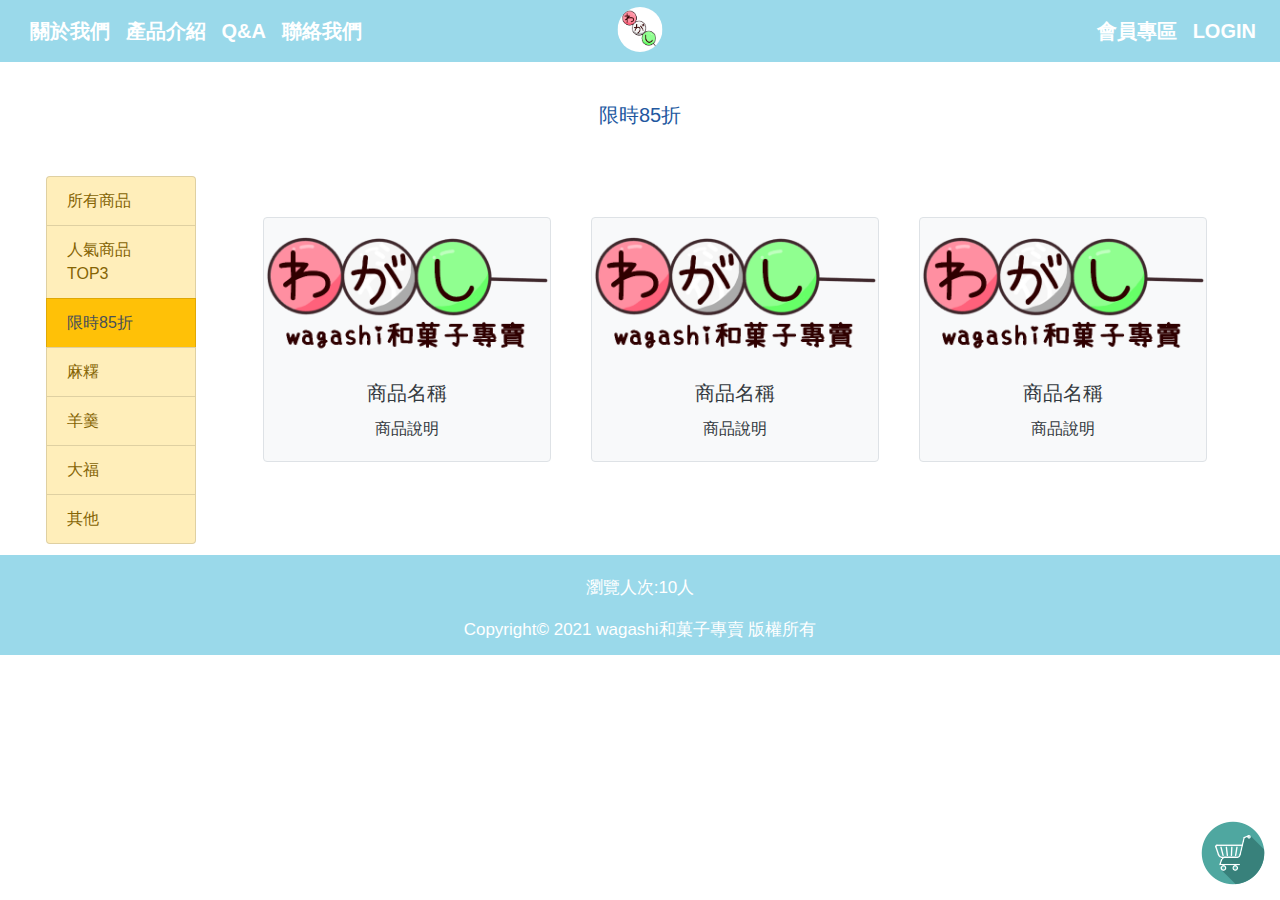
==== pages/85off.html @ a44c997e "Add files via upload" ====
<!DOCTYPE html>
<html lang="en">

<head>
  <meta charset="UTF-8">
  <meta name="viewport" content="width=device-width, initial-scale=1, shrink-to-fit=no">
  <title>限時85折</title>
  <link rel="stylesheet" type="text/css" href="../assets/Css/style.css">
  <link rel="stylesheet" type="text/css" href="../assets/Css/slideshow.css">
  <link rel="stylesheet" href="https://stackpath.bootstrapcdn.com/bootstrap/4.2.1/css/bootstrap.min.css">

</head>

<body>
  <nav class="navbar fixed-top navbar-expand-sm navbar-dark bg-blue">

    <a class="abs-center-x" href="../index.html"><img class="logo" src="../assets/Image/logo.png"></a>

    <button class="navbar-toggler" type="button" data-toggle="collapse" data-target="#navbar8">
      <span class="navbar-toggler-icon"></span>
    </button>
    <span class="navbar-text">&nbsp;</span>
    <div class="navbar-collapse collapse" id="navbar8">

      <ul class="navbar-nav">
        <li class="nav-item">
          <a class="nav-link active" href="#">關於我們</a>
        </li>
        <li class="nav-item active">
          <a class="nav-link" href="./product.html">產品介紹</a>
        </li>
        <li class="nav-item active">
          <a class="nav-link" href="#">Q&A</a>
        </li>
        <li class="nav-item active">
          <a class="nav-link" href="">聯絡我們</a>
        </li>
      </ul>
      <ul class="navbar-nav ml-auto">
        <li class="nav-item active">
          <a class="nav-link" href="">會員專區</a>
        </li>
        <li class="nav-item active">
          <a class="nav-link" href="">LOGIN</a>
        </li>
      </ul>

    </div>
  </nav>


  <a href=""><img class="shoppingcart" src="../assets/Image/shoppingcart.png"></a>

  <div class="title">限時85折</div>
  <table>
    <tr>
      <td rowspan="10" valign="top">
        <div class="list-group">
          <a href="./product.html" class="list-group-item list-group-item-action list-group-item-warning">
            所有商品
          </a>
          <a href="./top3.html" class="list-group-item list-group-item-action list-group-item-warning">人氣商品
            TOP3</a>
          <a href="./85off.html" class="list-group-item list-group-item-action bg-warning">限時85折</a>
          <a href="./mochi.html" class="list-group-item list-group-item-action list-group-item-warning">麻糬</a>
          <a href="./yokan.html" class="list-group-item list-group-item-action list-group-item-warning">羊羹</a>
          <a href="./daifuku.html" class="list-group-item list-group-item-action list-group-item-warning">大福</a>
          <a href="./other.html" class="list-group-item list-group-item-action list-group-item-warning">其他</a>
        </div>
      </td>
    </tr>
    <tr>
      <td>
        <div class="card-group">
          <a href="#" class="text-decoration-none">
            <div class="card text-dark bg-light mb-3 rounded border" style="max-width: 18rem;">
              <img src="../assets/Image/logo_big.png" class="card-img-top">
              <div class="card-body">
                <h5 class="card-title">商品名稱</h5>
                <p class="card-text ">商品說明</p>
              </div>
            </div>
          </a>
          <a href="#" class="text-decoration-none">
            <div class="card text-dark bg-light mb-3 rounded border" style="max-width: 18rem;">
              <img src="../assets/Image/logo_big.png" class="card-img-top">
              <div class="card-body">
                <h5 class="card-title">商品名稱</h5>
                <p class="card-text ">商品說明</p>
              </div>
            </div>
          </a>
          <a href="#" class="text-decoration-none">
            <div class="card text-dark bg-light mb-3 rounded border" style="max-width: 18rem;">
              <img src="../assets/Image/logo_big.png" class="card-img-top">
              <div class="card-body">
                <h5 class="card-title">商品名稱</h5>
                <p class="card-text ">商品說明</p>
              </div>
            </div>
          </a>

        </div>
      </td>
    </tr>

  </table>




  <script src="https://code.jquery.com/jquery-3.3.1.slim.min.js"
    integrity="sha384-q8i/X+965DzO0rT7abK41JStQIAqVgRVzpbzo5smXKp4YfRvH+8abtTE1Pi6jizo" crossorigin="anonymous">
  </script>
  <script src="https://cdnjs.cloudflare.com/ajax/libs/popper.js/1.14.6/umd/popper.min.js"
    integrity="sha384-wHAiFfRlMFy6i5SRaxvfOCifBUQy1xHdJ/yoi7FRNXMRBu5WHdZYu1hA6ZOblgut" crossorigin="anonymous">
  </script>
  <script src="https://stackpath.bootstrapcdn.com/bootstrap/4.2.1/js/bootstrap.min.js"
    integrity="sha384-B0UglyR+jN6CkvvICOB2joaf5I4l3gm9GU6Hc1og6Ls7i6U/mkkaduKaBhlAXv9k" crossorigin="anonymous">
  </script>
</body>
<footer>
  <p>瀏覽人次:10人</p>
  <p>Copyright© 2021 wagashi和菓子專賣 版權所有</p>
</footer>

</html>
---- assets/Css/style.css ----
body {
  background-color: #fdfdf1;
}

.header {
  width: 100%;
  height: 80px;
  position: fixed;
  top: 0px;
  left: 0px;
  z-index: 50;
  color: #9ad9ea;
  border-radius: 0px;
  text-align: center;
}

.bg-blue {
  background-color: #9ad9ea;
}

.navbar {
  text-decoration: none;
  font-weight: bold;
  position: relative;
  font-size: 20px;
}

.logo {
  height: 45px;
  border-radius: 50px;
}



footer {
  position: relative;
  bottom: -10px;
  width: auto;
  height: 100px;
  background-color: #9ad9ea;
  color: white;
  text-align: center;
}

footer p {
  position: relative;
  bottom: -20px;
  font-size: 17px;
}

fieldset.scheduler-border {
  border: 5px solid #7092bf;
  padding: 10px;
  border-radius: 10px;
  margin: 50px 100px 100px;
  text-align: center;
}

legend.scheduler-border {
  width: auto;
  text-align: center;
  font-size: 26px;
  color: #7092bf;
  font-weight: bold;
  position: relative;
  top: -3px
}

.shoppingcart {
  position: fixed;
  right: 15px;
  bottom: 15px;
  z-index: 3;
}

.abs-center-x {
  position: fixed;
  left: 50%;
  top: 7px;
  transform: translateX(-50%);
}

.vertical-menu {
  width: 15%;
  position: relative;
  text-align: center;
  margin-top: -10%;
}

.vertical-menu a {
  background-color: #f6ffa4;
  color: #22589f;
  display: block;
  padding: 12px;
  text-decoration: none;
}

.vertical-menu a:hover {
  background-color: #ffbb27;
  text-decoration: none;
}

.vertical-menu a.active {
  background-color: #ffbb27;
}

.card {
  margin: 20px;
  text-align: center;
}



.title {
  position: relative;
  margin-top: 100px;
  text-align: center;
  font-size: 20px;
  color: #22589f;
}

.list-group {
  margin: 45px;
  width: 150px;
}
---- assets/Css/slideshow.css ----
.slideshow-container {
  width: 70%;
  margin: 100px auto;
  position: relative;
}

#container {
  width: 100%;
}
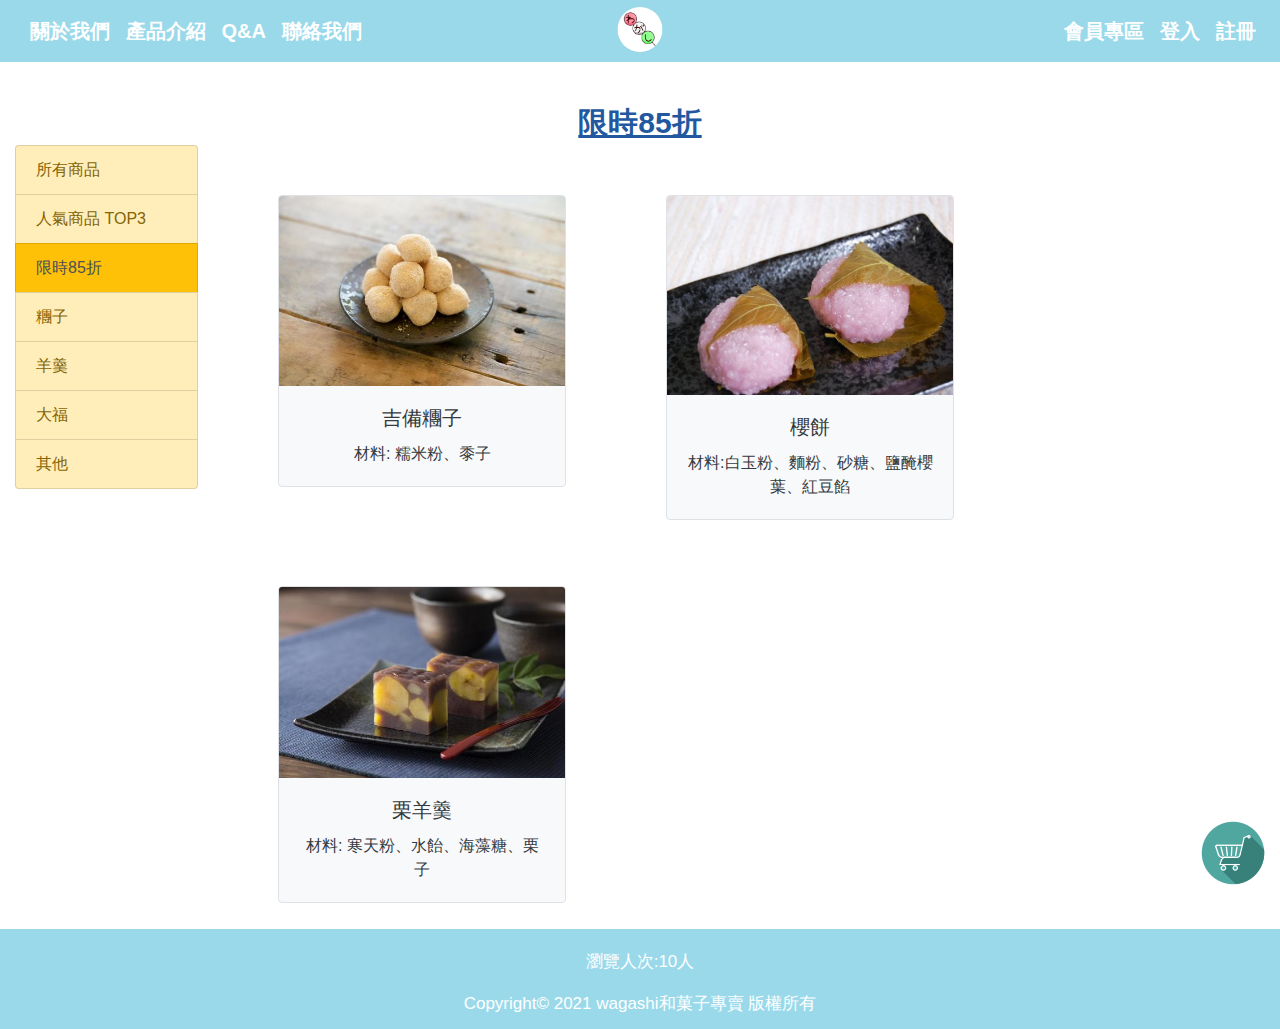
==== commit 73cb8f92: "Add files via upload" ====
--- a/pages/85off.html
+++ b/pages/85off.html
@@ -4,6 +4,7 @@
 <head>
   <meta charset="UTF-8">
   <meta name="viewport" content="width=device-width, initial-scale=1, shrink-to-fit=no">
+  <link rel="icon" href="../assets/Image/logo.ico" type="image/x-icon" />
   <title>限時85折</title>
   <link rel="stylesheet" type="text/css" href="../assets/Css/style.css">
   <link rel="stylesheet" type="text/css" href="../assets/Css/slideshow.css">
@@ -24,37 +25,39 @@
 
       <ul class="navbar-nav">
         <li class="nav-item">
-          <a class="nav-link active" href="#">關於我們</a>
+          <a class="nav-link active" href="./about.html">關於我們</a>
         </li>
         <li class="nav-item active">
           <a class="nav-link" href="./product.html">產品介紹</a>
         </li>
         <li class="nav-item active">
-          <a class="nav-link" href="#">Q&A</a>
+          <a class="nav-link" href="./qa.html">Q&A</a>
         </li>
         <li class="nav-item active">
-          <a class="nav-link" href="">聯絡我們</a>
+          <a class="nav-link" href="./contact us.html">聯絡我們</a>
         </li>
       </ul>
       <ul class="navbar-nav ml-auto">
         <li class="nav-item active">
-          <a class="nav-link" href="">會員專區</a>
+          <a class="nav-link" href="./member.html">會員專區</a>
         </li>
         <li class="nav-item active">
-          <a class="nav-link" href="">LOGIN</a>
+          <a class="nav-link" href="./login.html">登入</a>
+        </li>
+        <li class="nav-item active">
+          <a class="nav-link" href="./sign up.html">註冊</a>
         </li>
       </ul>
-
     </div>
   </nav>
 
 
-  <a href=""><img class="shoppingcart" src="../assets/Image/shoppingcart.png"></a>
+  <a href="./shoppingcart.html"><img class="shoppingcart" src="../assets/Image/shoppingcart.png"></a>
 
   <div class="title">限時85折</div>
-  <table>
-    <tr>
-      <td rowspan="10" valign="top">
+  <div class="container-fluid">
+    <div class="row">
+      <div class="col-sm-2">
         <div class="list-group">
           <a href="./product.html" class="list-group-item list-group-item-action list-group-item-warning">
             所有商品
@@ -62,50 +65,45 @@
           <a href="./top3.html" class="list-group-item list-group-item-action list-group-item-warning">人氣商品
             TOP3</a>
           <a href="./85off.html" class="list-group-item list-group-item-action bg-warning">限時85折</a>
-          <a href="./mochi.html" class="list-group-item list-group-item-action list-group-item-warning">麻糬</a>
+          <a href="./dango.html" class="list-group-item list-group-item-action list-group-item-warning">糰子</a>
           <a href="./yokan.html" class="list-group-item list-group-item-action list-group-item-warning">羊羹</a>
           <a href="./daifuku.html" class="list-group-item list-group-item-action list-group-item-warning">大福</a>
           <a href="./other.html" class="list-group-item list-group-item-action list-group-item-warning">其他</a>
         </div>
-      </td>
-    </tr>
-    <tr>
-      <td>
+      </div>
+      <div class="col-sm-10">
         <div class="card-group">
-          <a href="#" class="text-decoration-none">
+          <a href="./dango3.html" class="text-decoration-none">
             <div class="card text-dark bg-light mb-3 rounded border" style="max-width: 18rem;">
-              <img src="../assets/Image/logo_big.png" class="card-img-top">
+              <img src="../assets/Image/dango3.jpg" class="card-img-top">
               <div class="card-body">
-                <h5 class="card-title">商品名稱</h5>
-                <p class="card-text ">商品說明</p>
+                <h5 class="card-title">吉備糰子</h5>
+                <p class="card-text ">材料: 糯米粉、黍子</p>
               </div>
             </div>
           </a>
-          <a href="#" class="text-decoration-none">
+          <a href="./other3.html" class="text-decoration-none">
             <div class="card text-dark bg-light mb-3 rounded border" style="max-width: 18rem;">
-              <img src="../assets/Image/logo_big.png" class="card-img-top">
+              <img src="../assets/Image/other3.jpg" class="card-img-top">
               <div class="card-body">
-                <h5 class="card-title">商品名稱</h5>
-                <p class="card-text ">商品說明</p>
+                <h5 class="card-title">櫻餅</h5>
+                <p class="card-text ">材料:白玉粉、麵粉、砂糖、鹽醃櫻葉、紅豆餡</p>
               </div>
             </div>
           </a>
-          <a href="#" class="text-decoration-none">
+          <a href="./yokan3.html" class="text-decoration-none">
             <div class="card text-dark bg-light mb-3 rounded border" style="max-width: 18rem;">
-              <img src="../assets/Image/logo_big.png" class="card-img-top">
+              <img src="../assets/Image/youkan3.jpg" class="card-img-top">
               <div class="card-body">
-                <h5 class="card-title">商品名稱</h5>
-                <p class="card-text ">商品說明</p>
+                <h5 class="card-title">栗羊羹</h5>
+                <p class="card-text ">材料: 寒天粉、水飴、海藻糖、栗子</p>
               </div>
             </div>
           </a>
-
         </div>
-      </td>
-    </tr>
-
-  </table>
-
+      </div>
+    </div>
+  </div>
 
 
 
--- a/assets/Css/style.css
+++ b/assets/Css/style.css
@@ -28,6 +28,7 @@
 .logo {
   height: 45px;
   border-radius: 50px;
+  background-color: white;
 }
 
 
@@ -52,7 +53,6 @@
   border: 5px solid #7092bf;
   padding: 10px;
   border-radius: 10px;
-  margin: 50px 100px 100px;
   text-align: center;
 }
 
@@ -62,8 +62,6 @@
   font-size: 26px;
   color: #7092bf;
   font-weight: bold;
-  position: relative;
-  top: -3px
 }
 
 .shoppingcart {
@@ -105,21 +103,333 @@
 }
 
 .card {
+  margin: 50px;
+  text-align: center;
+}
+
+.card {
+  opacity: 1;
+  cursor: pointer;
+  transition: 0.3s;
+}
+
+.card:hover {
+  opacity: 0.6;
+}
+
+.title {
+  position: relative;
+  margin-top: 100px;
+  text-align: center;
+  font-size: 30px;
+  font-weight: bold;
+  color: #22589f;
+  text-decoration: underline;
+}
+
+.product_box {
+  color: #7092bf;
+  padding: 35px;
+  border: 3px solid #7092bf;
+  border-radius: 5px;
+  margin-top: 50px;
+}
+
+.product_img {
+  margin-top: 50px;
+  cursor: zoom-in;
+}
+
+.introduction {
+  font-size: 20px;
+  color: #22589f;
+  padding: 15px;
+  background-color: lightgreen;
+  border-radius: 10px;
+}
+
+.introduction .text {
+  font-size: 16px;
+  margin-top: 15px;
+}
+
+.star img {
+  width: 30px;
+  margin-right: -8px;
+}
+
+.comment {
+  background-color: pink;
+  border-radius: 10px;
+  padding: 10px;
+  margin-bottom: 50px;
+}
+
+.comment .text {
+  margin-top: 15px;
+}
+
+.comment p {
+  font-weight: bold;
+}
+
+.contactus {
+  padding: 20px;
+  background-color: #9ad9ea;
+  border-radius: 8px;
+}
+
+.about {
+  background-color: rgb(255, 255, 147);
+  font-size: 20px;
+  border-radius: 25px;
+  margin: 70px;
+  padding: 30px;
+  color: cadetblue;
+}
+
+.about2 {
+  border: 15px double rgb(153, 211, 235);
+  font-size: 20px;
+  border-radius: 8px;
+  margin: 70px;
+  color: rgb(95, 101, 160);
+
+}
+
+.about1 {
+  background-color: rgb(250, 250, 176);
+  border-radius: 25px;
+  margin: 70px;
+  padding: 30px;
+  font-size: 20px;
+  color: rgb(78, 139, 141);
+}
+
+.about3 {
+
+  color: rgb(96, 188, 228);
+  margin: 70px;
+  padding: 30px;
+  font-size: 20px;
+}
+
+.qa {
+  border-radius: 8px;
   margin: 20px;
-  text-align: center;
-}
-
-
-
-.title {
-  position: relative;
-  margin-top: 100px;
-  text-align: center;
-  font-size: 20px;
-  color: #22589f;
-}
-
-.list-group {
-  margin: 45px;
+  padding: 20px;
+  font-size: 18px;
+  font-weight: bold;
+  line-height: 35px;
+}
+
+.circle2 {
+  width: 60px;
+  height: 60px;
+  line-height: 45px;
+  font-size: 35px;
+  text-align: center;
+  border-radius: 999em;
+  border: 5px solid rgb(236, 174, 205);
+  color: rgb(236, 174, 205);
+  background-color: white;
+}
+
+.circle1 {
+  width: 60px;
+  height: 60px;
+  line-height: 45px;
+  font-size: 35px;
+  font-weight: bold;
+  text-align: center;
+  border-radius: 999em;
+  border: 5px solid rgb(154, 186, 224);
+  color: rgb(154, 186, 224);
+  background-color: white;
+}
+
+.t1 {
+  position: relative;
+  margin-top: -65px;
+  margin-left: 80px;
+  font-size: 40px;
+}
+
+
+.box {
+  border-radius: 8px;
+  padding: 60px 80px 60px 80px;
+  border: 5px solid #7092bf;
+  color: #7092bf;
+  font-size: 18px;
+
+}
+
+.box label {
+  line-height: 50px;
+}
+
+
+.shopping_box {
+  color: #7092bf;
+  padding: 35px;
+  border: 3px solid #7092bf;
+  border-radius: 5px;
+
+}
+
+.content h5 {
+  line-height: 35px;
+}
+
+.img1 {
+  width: 350px;
+  border-radius: 15px;
+}
+
+
+.info {
+  opacity: 0;
+  display: flex;
+  flex-direction: column;
+  align-items: center;
+  justify-content: center;
+  position: absolute;
+  background-color: rgba(0, 0, 0, .3);
+  color: white;
+  font-size: 22px;
+  width: 100%;
+  height: 100%;
+  top: 0px;
+  left: 5px;
+  border-radius: 15px;
+}
+
+.work {
+  padding: 45px;
+}
+
+.t {
+  font-size: 25px;
+  padding: 20px;
+}
+
+.t2 {
+  font-size: 25px;
+  color: #7092bf;
+  line-height: 75px;
+}
+
+.info:hover {
+  opacity: 1;
+  transition: opacity 0.8s;
+}
+
+.icon {
+  width: 50px;
+  position: relative;
+}
+
+
+#displaysign {
+  position: relative;
+  top: 80px;
+  left: 180px;
   width: 150px;
+  height: 60px;
+  background-color: #7092bf;
+  color: white;
+  border-radius: 20px;
+  font-size: 20px;
+}
+
+#displaysign2 {
+  position: relative;
+  top: 80px;
+  left: 200px;
+  width: 150px;
+  height: 60px;
+  background-color: #7092bf;
+  color: white;
+  border-radius: 20px;
+  font-size: 20px;
+}
+
+#displaysign3 {
+  position: relative;
+  top: 80px;
+  left: 220px;
+  width: 150px;
+  height: 60px;
+  background-color: #7092bf;
+  color: white;
+  border-radius: 20px;
+  font-size: 20px;
+}
+
+.signform {
+  font-family: 微軟雅黑;
+  position: fixed;
+  background-color: rgb(255, 255, 147);
+  top: 10%;
+  left: 30%;
+  width: 500px;
+  height: 550px;
+  border-radius: 1em;
+  text-align: center;
+  z-index: 999;
+}
+
+.signform2 {
+  font-family: 微軟雅黑;
+  position: fixed;
+  background-color: rgb(255, 255, 147);
+  top: 10%;
+  left: 30%;
+  width: 500px;
+  height: 550px;
+  border-radius: 1em;
+  text-align: center;
+  z-index: 999;
+}
+
+.signform3 {
+  font-family: 微軟雅黑;
+  position: fixed;
+  background-color: rgb(255, 255, 147);
+  top: 10%;
+  left: 30%;
+  width: 500px;
+  height: 550px;
+  border-radius: 1em;
+  text-align: center;
+  z-index: 999;
+}
+
+#registerform {
+  height: 450px;
+}
+
+.signclose {
+  cursor: pointer;
+  float: right;
+  overflow: hidden;
+  text-align: center;
+  position: relative;
+  height: 35px;
+  width: 35px;
+  margin-top: 10px;
+  margin-right: 10px;
+}
+
+#registerloading {
+  position: absolute;
+  width: 25px;
+  height: 25px;
+  left: 410px;
+  top: 90px;
+}
+
+.signinput::-webkit-input-placeholder {
+  font-size: 26px;
 }